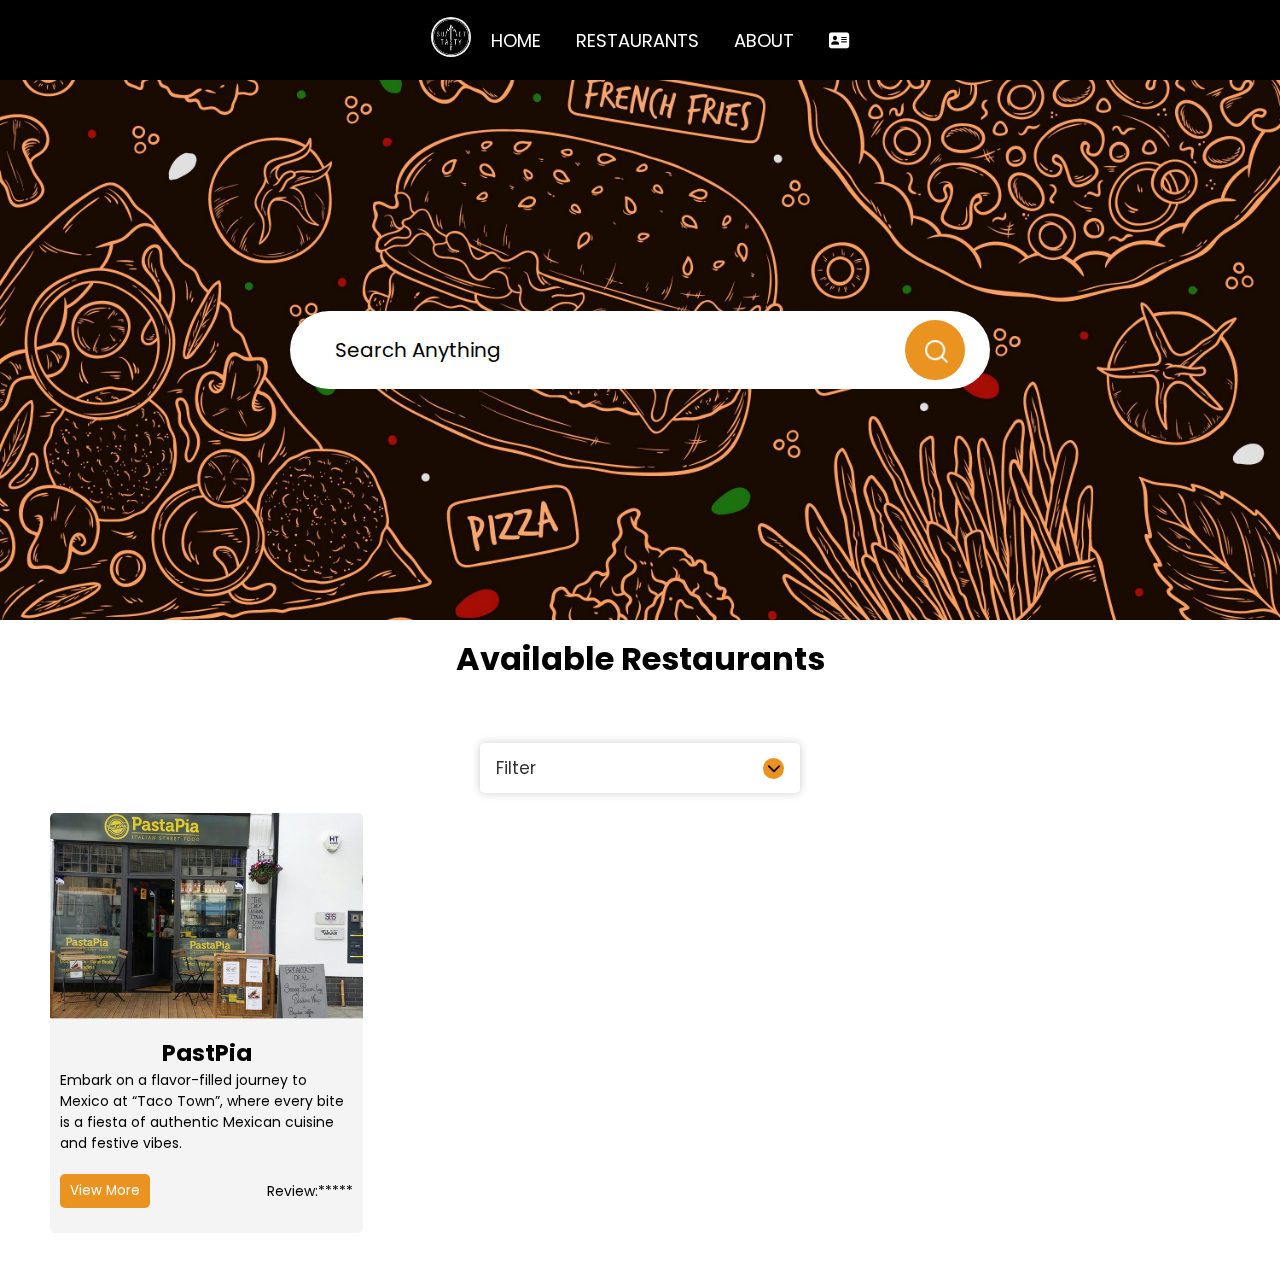
==== index.html @ 1e708fb3 "Fixing html css" ====
<!DOCTYPE html>
<html lang="en">
  <head>
    <meta charset="UTF-8" />
    <meta name="viewport" content="width=device-width, initial-scale=1.0" />
    <link rel="stylesheet" href="./styling/index.css" />
    <link rel="stylesheet" href="./styling/common/utilities.css" />
    <link
      rel="stylesheet"
      href="https://cdnjs.cloudflare.com/ajax/libs/font-awesome/6.5.1/css/all.min.css"
    />
    <link
      href="https://fonts.googleapis.com/css2?family=Poppins:wght@300;400;500;600&display=swap"
      rel="stylesheet"
    />
    <title>TastyChomps</title>
  </head>
  <body>
    <header class="header">
      <div class="nav-header">
        <div class="logo-header">
          <a href="./index.html">
            <img src="./assets/images/WhatsApp Image 2024-03-06 at 23.47.14_2b95e120.jpg" alt="Logo" />
          </a>
        </div>
        <nav>
          <ul>
            <li>HOME</li>
            <li>RESTAURANTS</li>
            <li>ABOUT</li>
            <li>
              <a class="btn" href="#"
                ><i class="fa-solid fa-address-card"></i
              ></a>
            </li>
          </ul>
        </nav>
      </div>
    </header>
    <div class="hero-img-container">
      <div class="search-bar-container">
        <form action="" class="search-bar">
          <input type="text" placeholder="Search Anything" name="q" />
          <button type="submit" class="center-flex">
            <img class="search-bar-img" src="./assets/images/search.png" />
          </button>
        </form>
      </div>
      <img class="hero-img" src="/assets/images/4452317.jpg" alt="Hero Image" />
    </div>
    <section class="restaurants">
      <h1 class="header-resto">Available Restaurants</h1>
      <div class="select-menu">
        <div class="select-btn">
          <span class="btn-text">Filter</span>
          <span class="arrow-dwn">
            <i class="fa-solid fa-chevron-down"></i>
          </span>
        </div>
        <ul class="list-items">
          <li class="item">
            <span class="checkbox">
              <i class="fa-solid fa-check check-icon"></i>
            </span>
            <span class="item-text">Lebanese</span>
          </li>
          <li class="item">
            <span class="checkbox">
              <i class="fa-solid fa-check check-icon"></i>
            </span>
            <span class="item-text">italian</span>
          </li>
          <li class="item">
            <span class="checkbox">
              <i class="fa-solid fa-check check-icon"></i>
            </span>
            <span class="item-text">Chinese</span>
          </li>
          <li class="item">
            <span class="checkbox">
              <i class="fa-solid fa-check check-icon"></i>
            </span>
            <span class="item-text">American</span>
          </li>
          <li class="item">
            <span class="checkbox">
              <i class="fa-solid fa-check check-icon"></i>
            </span>
            <span class="item-text">Mexican</span>
          </li>
          <li class="item">
            <span class="checkbox">
              <i class="fa-solid fa-check check-icon"></i>
            </span>
            <span class="item-text">French</span>
          </li>
        </ul>
      </div>
      <div class="products-section">
        <div class="products" id="products-container">
          <div class="product-card">
            <img src="/assets/images/PastaPia.PNG" alt="Product 1" />
            <div class="content">
              <h3>PastPia</h3>
              <p>
                Embark on a flavor-filled journey to Mexico at “Taco Town”,
                where every bite is a fiesta of authentic Mexican cuisine and
                festive vibes.
              </p>
            </div>
            <div class="review">
              <button><a href="#">View More</a></button>
              <p>Review:*****</p>
            </div>
          </div>
        </div>
      </div>
    </section>
    <footer class="footer">
    
    </footer>
    <script src="./scripts/index.js"></script>
  </body>
</html>
---- styling/index.css ----
@import url("https://fonts.googleapis.com/css2?family=Poppins:wght@300;400;500;600&display=swap");

* {
  padding: 0;
  margin: 0;
  box-sizing: border-box;
  font-family: "Poppins", sans-serif;
}

a {
  text-decoration: none;
}
.header {
  display: flex;
  font-size: 18px;
  justify-content: center;
  padding: 0px;
  margin: 0px;
  background-color: black;
}

.nav-header {
  display: flex;
  align-items: center;
  justify-content: center;
  gap: 20px;
}
.nav-header .logo-header img{
  width: 40px;
  border-radius: 50%;
}
nav ul {
  color: white;
  list-style-type: none;
  display: flex;
  align-items: center;
  justify-content: center;
  gap: 35px;
  height: 80px;
  width: 100%;
  background-color: transparent;
}
nav ul li {
  opacity: 100%;
}

nav ul li:hover {
  opacity: 70%;
  cursor: pointer;
}

nav ul li a {
  color: white;
}

.section {
  width: 100%;
  background-repeat: no-repeat;
  background-size: cover;
}

.hero-img-container {
  width: 100%;
  height: 60vh;
  position: relative;
}

.hero-img {
  width: 100%;
  height: 100%;
  object-fit: cover;
}

.search-bar-container {
  width: 100%;
  height: 100%;
  position: absolute;
  background-position: center;
  background-size: cover;
  display: flex;
  align-items: center;
  justify-content: center;
}

.search-bar {
  width: 100%;
  max-width: 700px;
  background: rgba(255, 255, 255, 0.2);
  background-color: white;
  display: flex;
  align-items: center;
  border-radius: 60px;
  padding: 0px 25px;
  backdrop-filter: blur(4px) saturate(180%);
}

.search-bar input {
  background: transparent;
  flex: 1;
  border: 0;
  outline: none;
  padding: 24px 20px;
  font-size: 20px;
  color: #cac7ff;
}

::placeholder {
  color: #000000;
}

.search-bar-img {
  width: 25px;
}

.search-bar button {
  border: 0;
  border-radius: 50%;
  width: 60px;
  height: 60px;
  background: #eb9320;
  cursor: pointer;
}

.select-menu {
  position: relative;
  bottom: -60px;
  max-width: 320px;
  width: 100%;
  margin: auto;
  border-radius: 5px;
  box-shadow: 0 0 10px 0 rgba(0, 0, 0, 0.2);
}

.select-btn {
  display: flex;
  height: 50px;
  align-items: center;
  justify-content: space-between;
  padding: 0 16px;
  border-radius: 8px;
  cursor: pointer;
  background-color: #fff;
  box-shadow: 0 5px 10px rgba(0, 0);
}

.select-btn .btn-text {
  font-size: 17px;
  font-weight: 400;
  color: #333;
}

.select-btn .arrow-dwn {
  display: flex;
  height: 21px;
  width: 21px;
  font-size: 14px;
  border-radius: 50%;
  background-color: #eb9320;
  align-items: center;
  justify-content: center;
  transform: 0.3s;
}

.select-btn.open .arrow-dwn {
  transform: rotate(-180deg);
}

.list-items {
  position: absolute;
  background-color: #f5f4f4;
  border-radius: 5px;
  padding: 16px;
  width: 100%;
  margin-top: 15px;
  display: none;
  transition: display 0.4s ease-in-out;
}

.select-btn.open ~ .list-items {
  display: block;
  opacity: 100%;
}

.list-items .item {
  display: flex;
  align-items: center;
  list-style: none;
  height: 50px;
  cursor: pointer;
  transition: 0.3s;
  padding: 0 15px;
  border-radius: 8px;
}

.list-items .item:hover {
  background-color: #e7edfe;
}

.item .item-text {
  font-size: 16px;
  font-weight: 400;
  color: #333;
}

.item .checkbox {
  display: flex;
  align-items: center;
  justify-content: center;
  height: 16px;
  width: 16px;
  border-radius: 4px;
  margin-right: 12px;
  border: 1.5px solid #c0c0c0;
  transition: all 0.3s ease-in-out;
}

.item.checked .checkbox {
  background-color: #4070f4;
  border-color: #4070f4;
}

.checkbox .check-icon {
  color: #fff;
  font-size: 11px;
  transform: scale(0);
  transition: all 0.3s ease-in-out;
}

.item.checked .check-icon {
  transform: scale(1);
}
.restaurants {
  padding-top: 15px;
  background-color: #ffff;
}
.restaurants h1 {
  text-align: center;
}
.products-section {
  margin-top: 30px;
  display: grid;
  grid-template-columns: repeat(auto-fill, minmax(350px, 1fr));
  gap: 20px;
}

.products {
  width: 100%;
  gap: 20px;
  padding: 50px;
  flex-wrap: wrap;
  align-items: center;
  justify-content: center;
}

.product-card {
  background-color: #f5f4f4;
  border-radius: 5px;
  padding-bottom: 15px;
}

.product-card > img {
  width: 100%;
  border-top-left-radius: 5px;
  border-top-right-radius: 5px;
}
.product-card .content {
  padding: 10px;
}

.product-card .content h3 {
  text-align: center;
  font-size: 23px;
}
.product-card .content p {
  font-size: 14px;
}
.product-card .review {
  display: flex;
  justify-content: space-between;
  align-items: center;
  padding: 10px;
}
.product-card .review button {
  padding: 7px 10px;
  background-color: #eb9320;
  border: none;
  border-radius: 5px;
}
.product-card .review button a {
  color: #fff;
}
.product-card .review p {
  font-size: 14px;
}
---- styling/common/utilities.css ----
/* Main colors */
:root {
  --blue-color: #0075ff;
  --blue-color-alt: #0d69d5;
  --orange-color: #f59e0b;
  --green-color: #22c55e;
  --red-color: #f44336;
  --gray-color: #888;
}
/* Main colors */

/* Start Box */
.d-flex {
  display: flex;
}
.align-center {
  align-items: center;
}
.spacebetween {
  justify-content: space-between;
}
.column {
  flex-direction: column;
}
.f-wrap {
  flex-wrap: wrap;
}
.d-grid {
  display: grid;
}
.gap-20 {
  gap: 20px;
}
.d-block {
  display: block;
}
/* End Box */

/* Start Components */
.between-flex {
  display: flex;
  align-items: center;
  justify-content: space-between;
}
.center-flex {
  display: flex;
  align-items: center;
  justify-content: center;
}
.btn-shape {
  padding: 4px 10px;
  border-radius: 6px;
  -webkit-border-radius: 6px;
  -moz-border-radius: 6px;
  -ms-border-radius: 6px;
  -o-border-radius: 6px;
}

/* End Components */

/*   Most Used Styles */
/* Full Width */
.w-full {
  width: 100%;
}
.w-fit {
  width: fit-content;
}
.w-100 {
  width: 100px;
}
/* Full Width */
/* Full Heigth */
.h-full {
  height: 100%;
}
.h-100 {
  height: 100px;
}
/* Full Heigth */

/* Background-Color */
.bg-white {
  background-color: white;
}
.bg-eee {
  background-color: #eee;
}
.bg-blue {
  background-color: var(--blue-color);
}
.bg-green {
  background-color: var(--green-color);
}
.bg-orange {
  background-color: var(--orange-color);
}
.bg-red {
  background-color: var(--red-color);
}
/* Background-Color */

/* Padding */
.p-0 {
  padding: 0;
}
.p-10 {
  padding: 10px;
}
.p-15 {
  padding: 15px;
}
.p-20 {
  padding: 20px;
}
.pt-10 {
  padding-top: 10px;
}
.pt-15 {
  padding-top: 15px;
}
.pt-20 {
  padding-top: 20px;
}
.pb-10 {
  padding-bottom: 10px;
}
.pb-15 {
  padding-bottom: 15px;
}
.pb-20 {
  padding-bottom: 20px;
}
.pl-15 {
  padding-left: 15px;
}
/* Padding */

/* Position */
.p-relative {
  position: relative;
}
.p-absolute {
  position: absolute;
}
/* Position */

/* Text Align */
.txt-c {
  text-align: center;
}
/* Text Align */

/* Margin */
.m-0 {
  margin: 0;
}
.m-10 {
  margin: 10px;
}
.m-15 {
  margin: 15px;
}
.m-20 {
  margin: 20px;
}
.mt-0 {
  margin-top: 0;
}
.mt-5 {
  margin-top: 5px;
}
.mt-10 {
  margin-top: 10px;
}
.mt-15 {
  margin-top: 15px;
}
.mt-20 {
  margin-top: 20px;
}
.mt-25 {
  margin-top: 25px;
}
.mr-10 {
  margin-right: 10px;
}
.mr-15 {
  margin-right: 15px;
}
.mb-0 {
  margin-bottom: 0px;
}
.mb-5 {
  margin-bottom: 5px;
}
.mb-10 {
  margin-bottom: 10px;
}
.mb-15 {
  margin-bottom: 15px;
}
.mb-20 {
  margin-bottom: 20px;
}

/* Margin */

/* Ul List */
.list-none {
  list-style-type: none;
}
/* Ul List */

/* Border Radius */
.rad-6 {
  border-radius: 6px;
  -webkit-border-radius: 6px;
  -moz-border-radius: 6px;
  -ms-border-radius: 6px;
  -o-border-radius: 6px;
}
.rad-10 {
  border-radius: 10px;
  -webkit-border-radius: 10px;
  -moz-border-radius: 10px;
  -ms-border-radius: 10px;
  -o-border-radius: 10px;
}
.rad-50 {
  border-radius: 50%;
  -webkit-border-radius: 50%;
  -moz-border-radius: 50%;
  -ms-border-radius: 50%;
  -o-border-radius: 50%;
}
/* Border Radius */
/* Border  */
.b-none {
  border: none;
}
.border-eee {
  border: 1px solid #eee;
}
.b-b {
  border-bottom: 1px solid #eee;
}
.b-ccc {
  border: 1px solid #ccc;
}
/* Border  */

/* Font Size */
.fs-13 {
  font-size: 13px;
}
.fs-14 {
  font-size: 14px;
}
.fs-15 {
  font-size: 15px;
}
.fs-25 {
  font-size: 25px;
}
/* Font Size */
/* Font Weight */
.fw-bold {
  font-weight: bold;
}
/* Font Weight */

/* Color */
.c-black {
  color: black;
}
.c-gray {
  color: var(--gray-color);
}
.c-white {
  color: white;
}
.c-blue {
  color: var(--blue-color);
}
.c-orange {
  color: var(--orange-color);
}
.c-green {
  color: var(--green-color);
}
.c-red {
  color: var(--red-color);
}
/* Color */

/* Styles in Mobile  */
@media (max-width: 767px) {
  .hide-mobile {
    display: none;
  }
  .block-mobile {
    display: block;
  }
  .txt-c-mobile {
    text-align: center;
  }
  .fs-13-mobile {
    font-size: 13px;
  }
}
/* Styles in Mobile  */
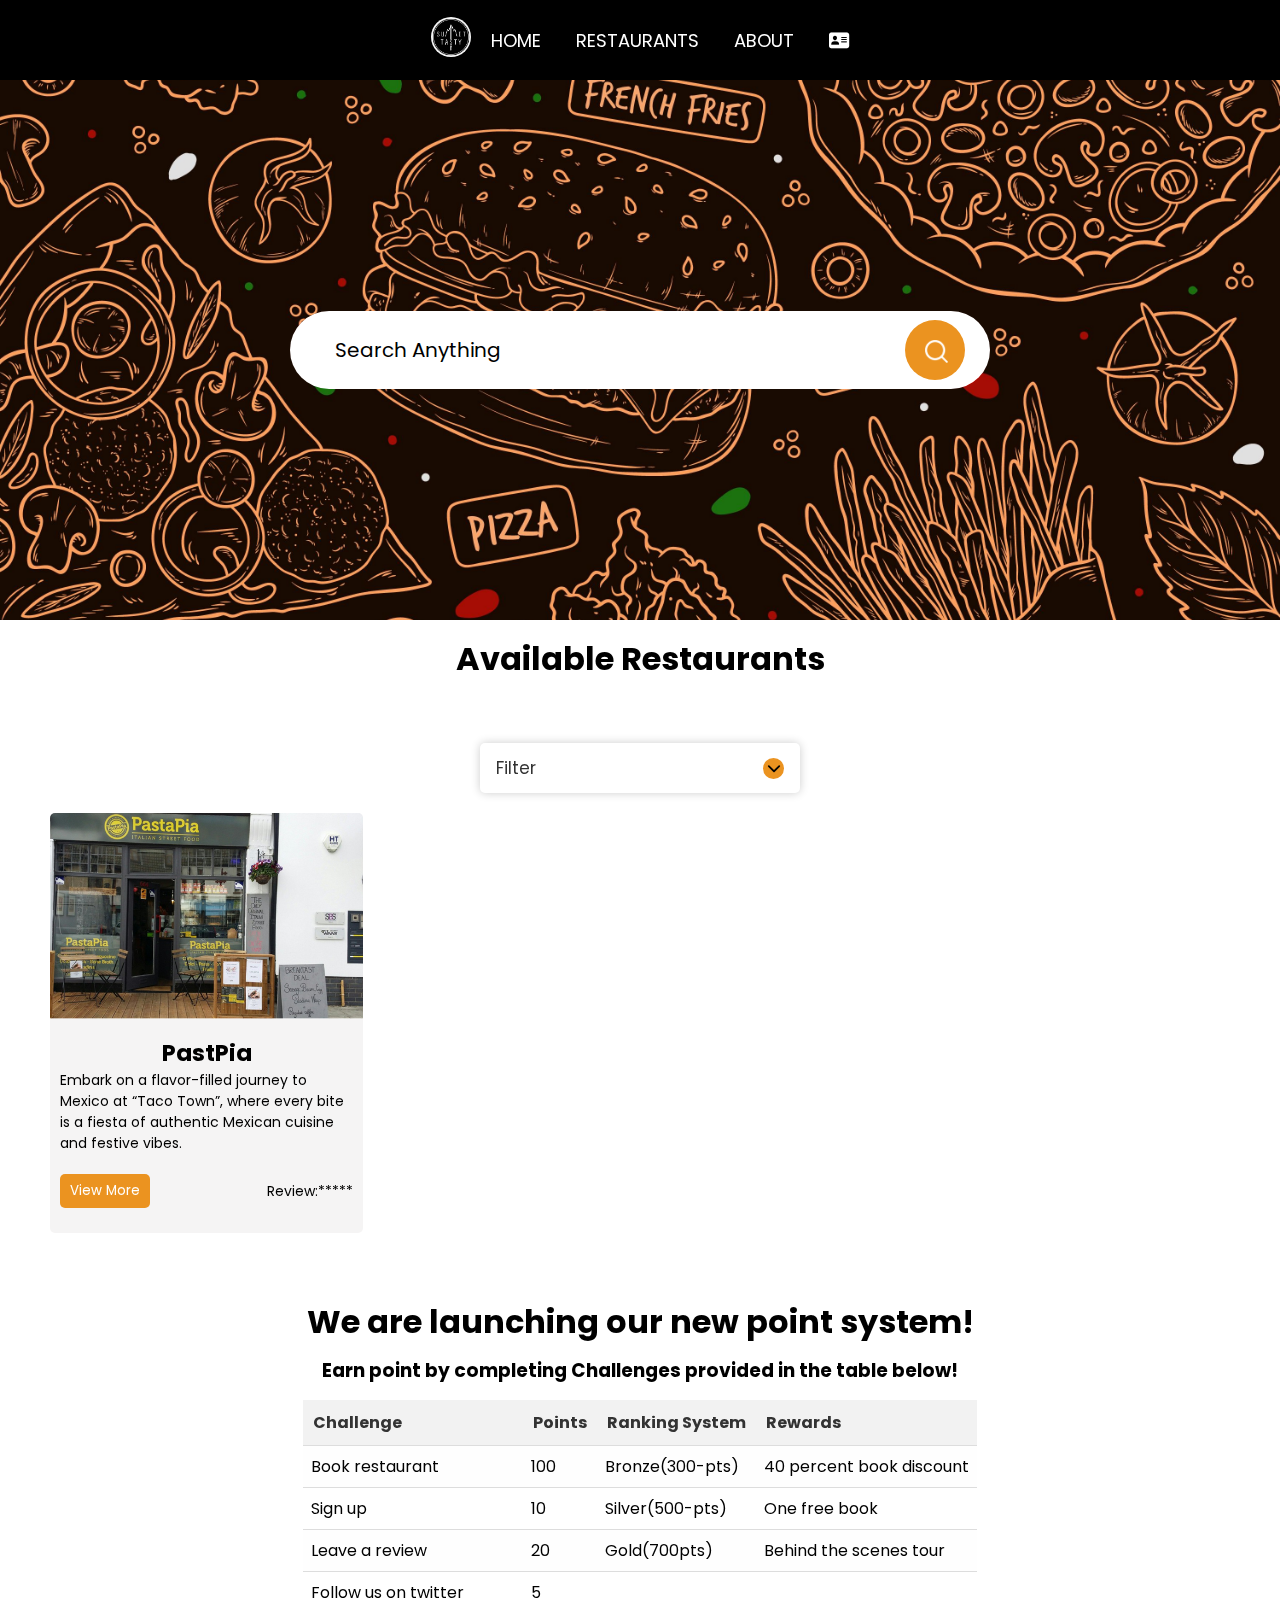
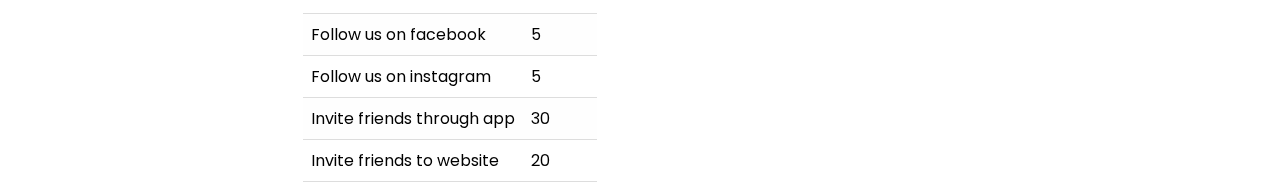
==== commit 3a0f76be: "Merge branch 'main' of https://github.com/ali-mansour21/Restaurants-Website" ====
--- a/index.html
+++ b/index.html
@@ -3,8 +3,8 @@
   <head>
     <meta charset="UTF-8" />
     <meta name="viewport" content="width=device-width, initial-scale=1.0" />
+    <link rel="stylesheet" href="./styling/common/utilities.css" />
     <link rel="stylesheet" href="./styling/index.css" />
-    <link rel="stylesheet" href="./styling/common/utilities.css" />
     <link
       rel="stylesheet"
       href="https://cdnjs.cloudflare.com/ajax/libs/font-awesome/6.5.1/css/all.min.css"
@@ -116,8 +116,79 @@
         </div>
       </div>
     </section>
-    <footer class="footer">
-    
+    <section class="loyalty-program">
+      <h1>We are launching our new point system!</h1>
+      <h3>Earn point by completing Challenges provided in the table below!</h3>
+      <div class="container">
+        <div class="table1">
+          <table>
+            <tr>
+              <th>Challenge</th>
+              <th>Points</th>
+            </tr>
+            <tr>
+              <td>Book restaurant</td>
+              <td>100</td>
+            </tr>
+            <tr>
+              <td>Sign up</td>
+              <td>10</td>
+            </tr>
+            <tr>
+              <td>Leave a review</td>
+              <td>20</td>
+            </tr>
+            <tr>
+              <td>Follow us on twitter</td>
+              <td>5</td>
+            </tr>
+            <tr>
+              <td>Follow us on facebook</td>
+              <td>5</td>
+            </tr>
+            <tr>
+              <td>Follow us on instagram</td>
+              <td>5</td>
+            </tr>
+            <tr>
+              <td>Invite friends through app</td>
+              <td>30</td>
+            </tr>
+            <tr>
+              <td>Invite friends to website</td>
+              <td>20</td>
+            </tr>
+          </table>
+      </div>
+          <div class="table2">
+            <table>
+              <tr>
+                <th>Ranking System</th>
+                <th>Rewards</th>
+              </tr>
+              <tr>
+                <td>Bronze(300-pts)</td>
+                <td>40 percent book discount</td>
+              </tr>
+              <tr>
+                <td>Silver(500-pts)</td>
+                <td>One free book</td>
+              </tr>
+              <tr>
+                <td>Gold(700pts)</td>
+                <td>Behind the scenes tour</td>
+              </tr>
+            </table>
+          </div>  
+      </div>
+    </section>
+    <!-- <section class="download-our-app">
+      <h1>"Enhance your dining experience with our mobile app! Download  Tasty Chomps now to  explore our menu, make reservations, and receive exclusive offers and  rewards. Available on the App Store and Google Play."</h1>
+      <img src="./assets/social media/playstore.png">
+      <img src="./assets/social media/appstore.png">
+    </section> -->
+    <footer>
+      
     </footer>
     <script src="./scripts/index.js"></script>
   </body>
--- a/styling/index.css
+++ b/styling/index.css
@@ -292,3 +292,44 @@
 .product-card .review p {
   font-size: 14px;
 }
+
+.loyalty-program{
+  padding-top: 15px;
+
+}
+.loyalty-program h1{
+  text-align: center;
+}
+.loyalty-program h3{
+  text-align: center;
+  margin-top: 10px;
+}
+.loyalty-program .container{
+  display: flex;
+  justify-content: center;
+  margin-top: 15px;
+}
+table{
+  width: 100%;
+  border-collapse: collapse;
+  border-spacing: 0;
+}
+table th{
+  background-color: #f2f2f2;
+  color: #333;
+  font-weight: bold;
+  padding: 10px;
+  text-align: left;
+  border-bottom: 1px solid #ddd;
+}
+table tr:nth-child(even){
+  background-color: #fefefe;
+}
+table td{
+  padding: 8px;
+  border-bottom: 1px solid #ddd;
+
+}
+table tr:hover{
+  background-color: #f2f2f2;
+}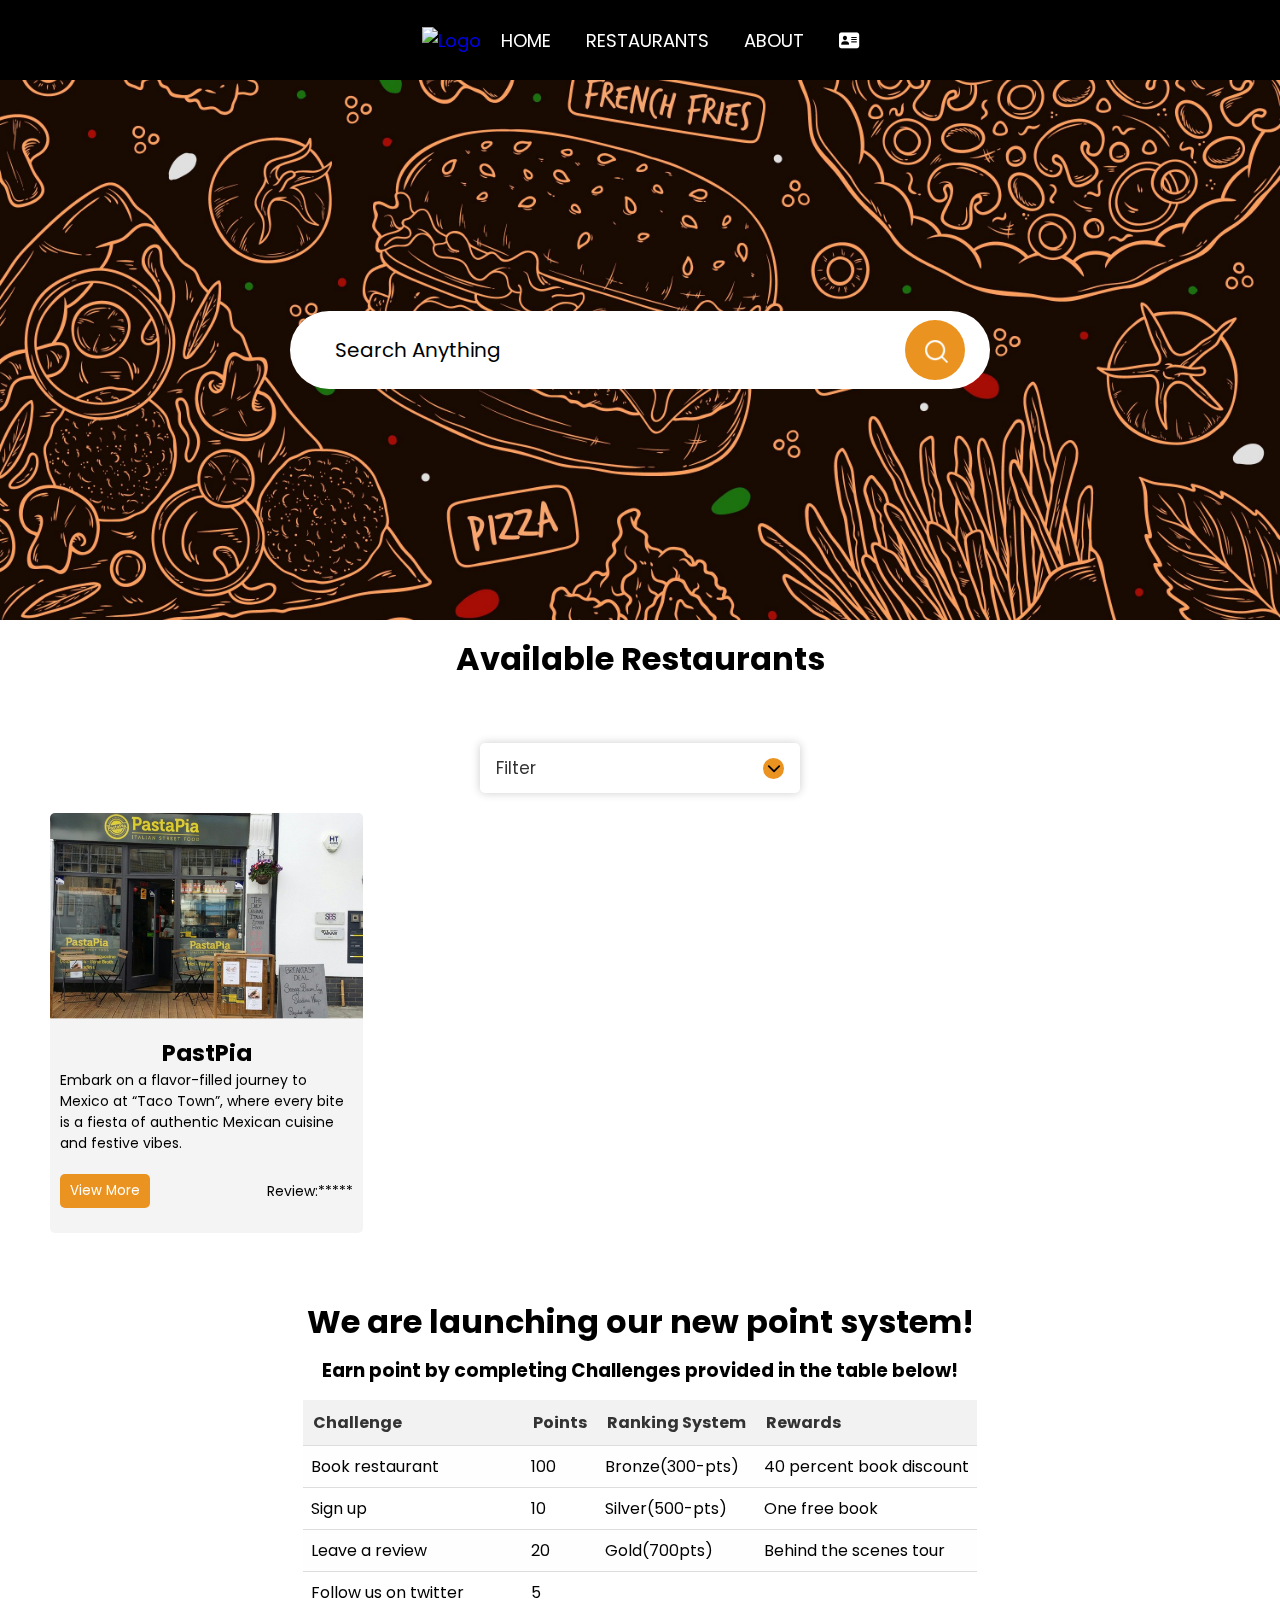
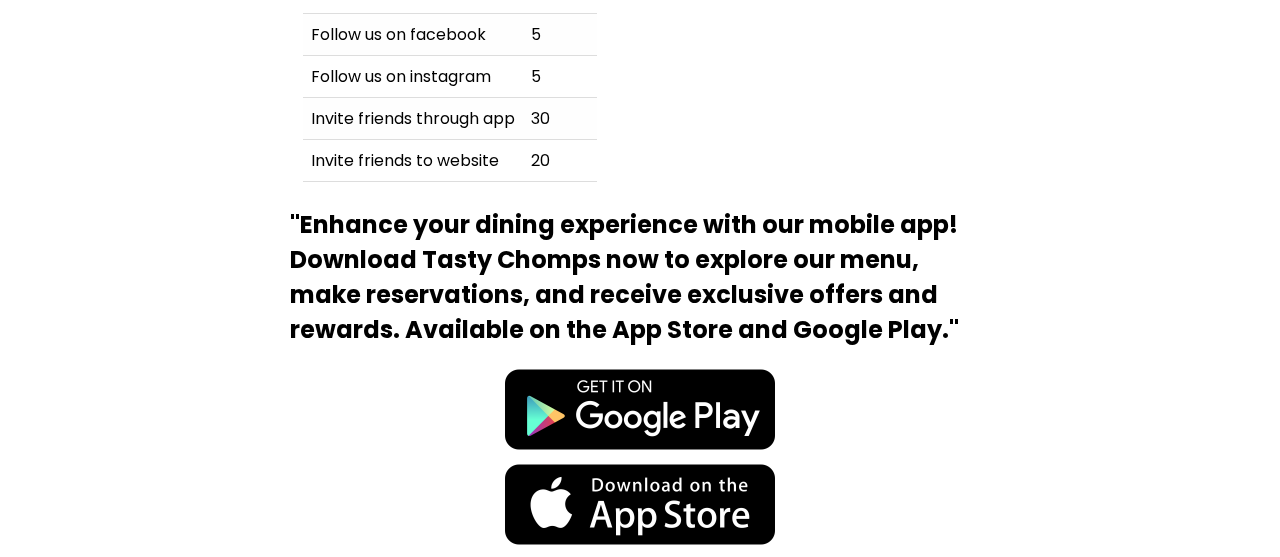
==== commit 8669cba3: "Added download-our-app section" ====
--- a/index.html
+++ b/index.html
@@ -20,7 +20,7 @@
       <div class="nav-header">
         <div class="logo-header">
           <a href="./index.html">
-            <img src="./assets/images/WhatsApp Image 2024-03-06 at 23.47.14_2b95e120.jpg" alt="Logo" />
+            <img src="" alt="Logo" />
           </a>
         </div>
         <nav>
@@ -182,11 +182,11 @@
           </div>  
       </div>
     </section>
-    <!-- <section class="download-our-app">
-      <h1>"Enhance your dining experience with our mobile app! Download  Tasty Chomps now to  explore our menu, make reservations, and receive exclusive offers and  rewards. Available on the App Store and Google Play."</h1>
-      <img src="./assets/social media/playstore.png">
-      <img src="./assets/social media/appstore.png">
-    </section> -->
+    <section class="download-our-app">
+      <h2>"Enhance your dining experience with our mobile app! Download  Tasty Chomps now to  explore our menu, make reservations, and receive exclusive offers and  rewards. Available on the App Store and Google Play."</h2>
+      <img src="./assets/images/pngwing.com.png">
+      
+    </section>
     <footer>
       
     </footer>
--- a/styling/index.css
+++ b/styling/index.css
@@ -25,10 +25,7 @@
   justify-content: center;
   gap: 20px;
 }
-.nav-header .logo-header img{
-  width: 40px;
-  border-radius: 50%;
-}
+
 nav ul {
   color: white;
   list-style-type: none;
@@ -332,4 +329,24 @@
 }
 table tr:hover{
   background-color: #f2f2f2;
-}+}
+
+.download-our-app{
+  display: flex;
+  flex-direction: column;
+  padding-top: 15px;
+  align-items: center;
+
+}
+
+.download-our-app img{
+  width: 300px;
+}
+
+.download-our-app h2{
+  max-width: 700px;
+  margin-top: 10px;
+  margin-bottom: 10px;
+}
+
+
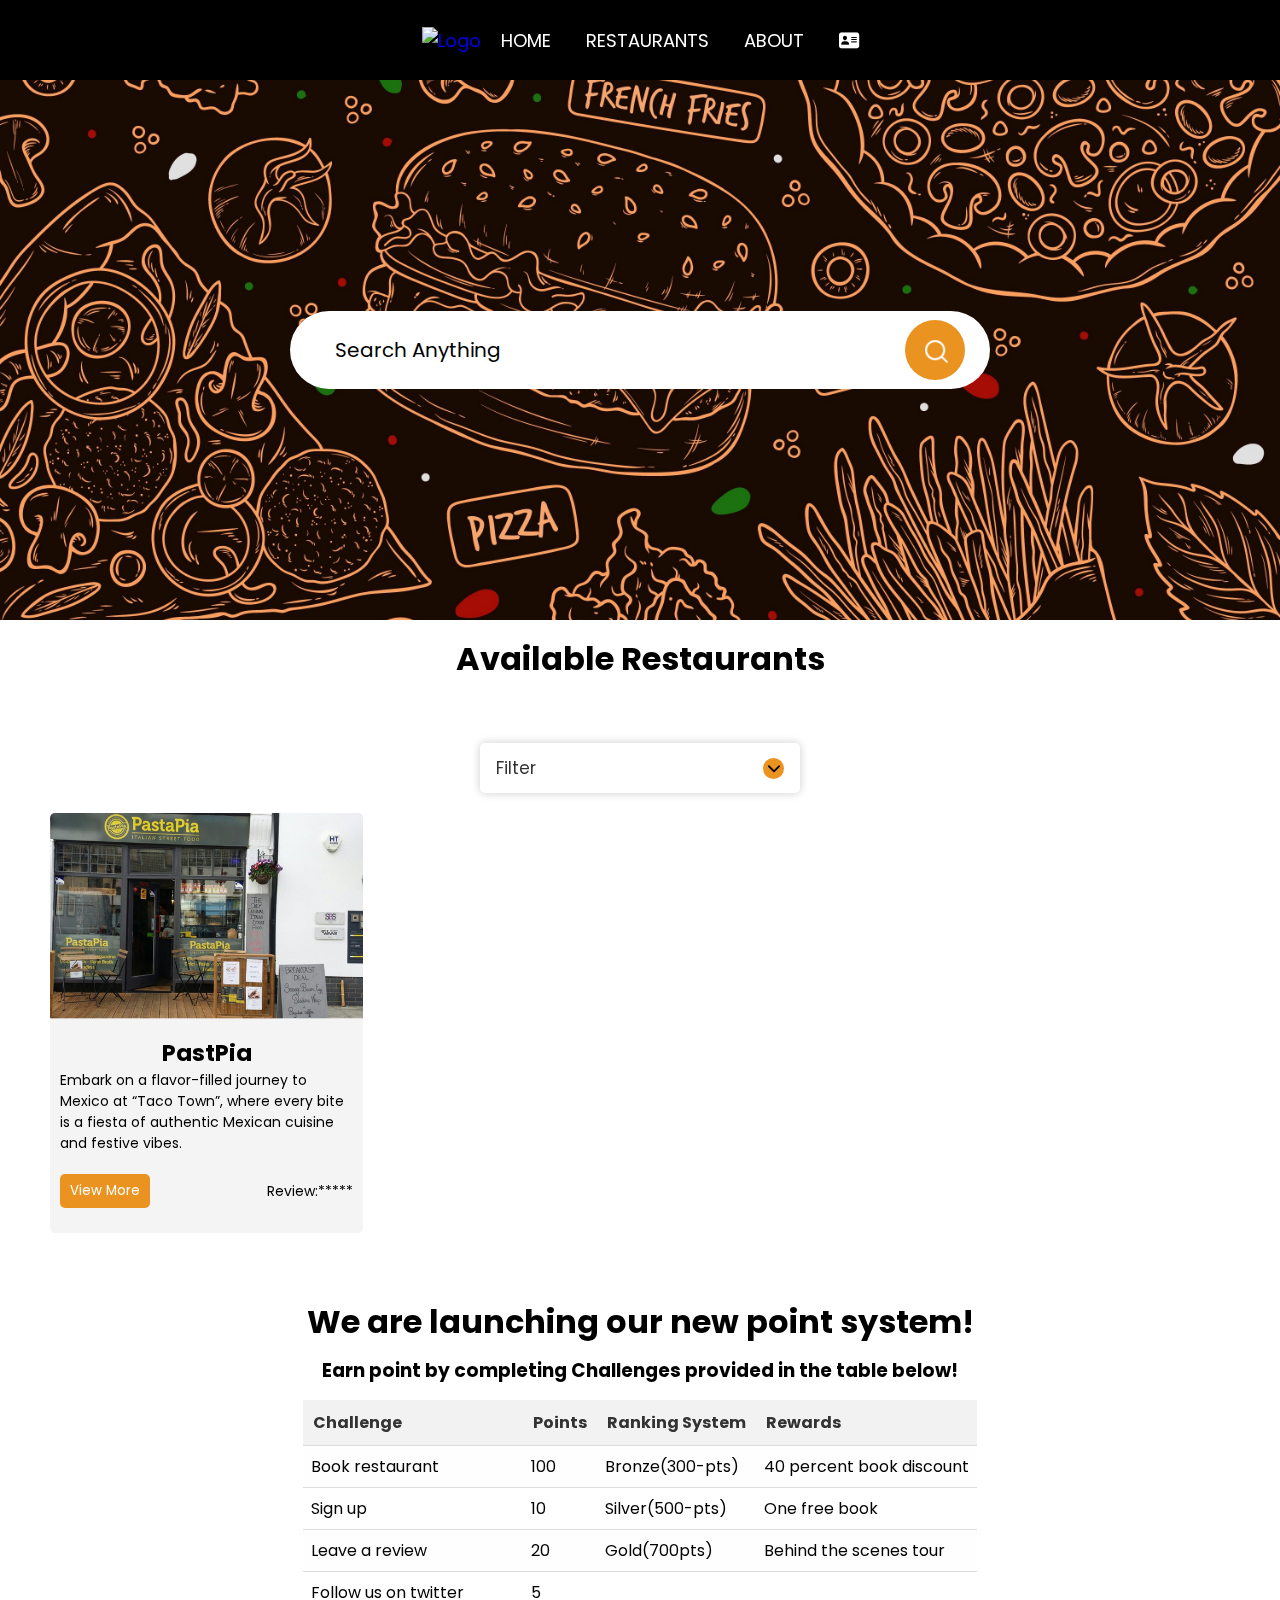
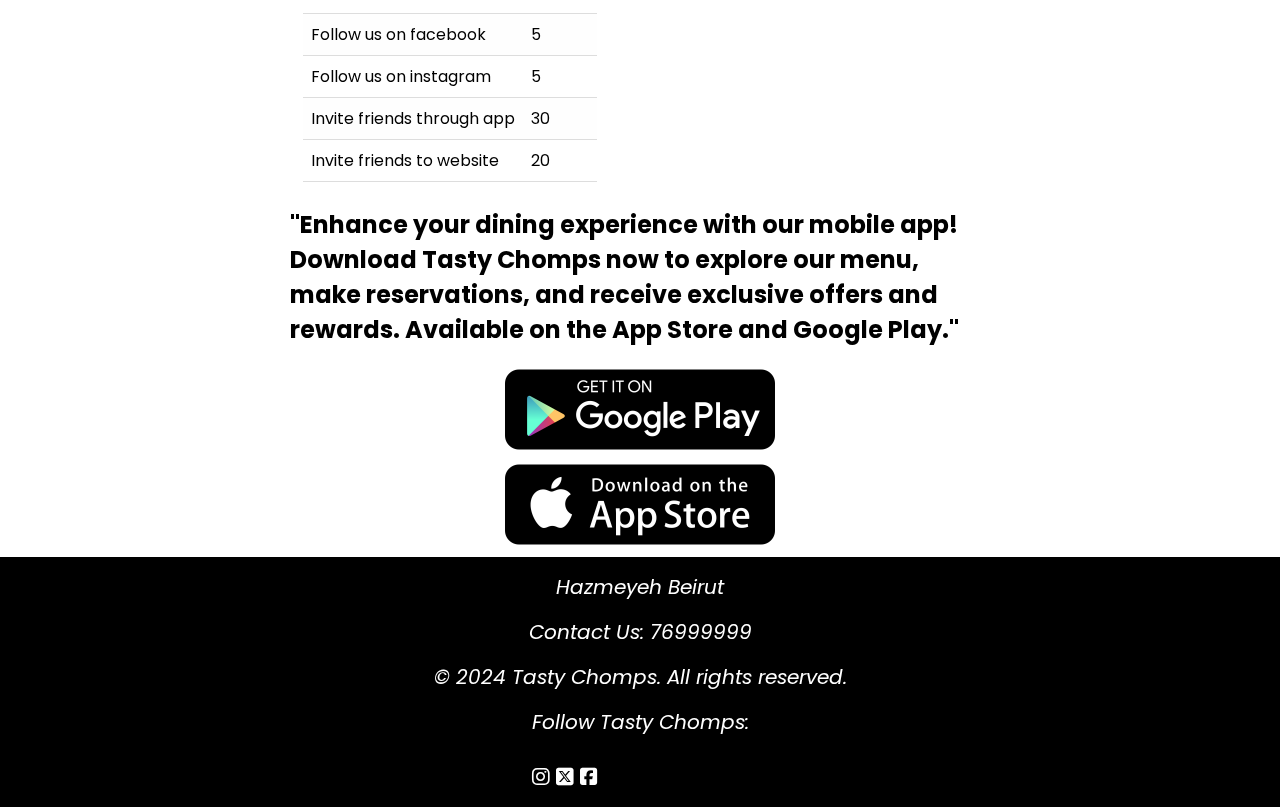
==== commit c1b65f76: "fixes" ====
--- a/index.html
+++ b/index.html
@@ -159,37 +159,52 @@
               <td>20</td>
             </tr>
           </table>
-      </div>
-          <div class="table2">
-            <table>
-              <tr>
-                <th>Ranking System</th>
-                <th>Rewards</th>
-              </tr>
-              <tr>
-                <td>Bronze(300-pts)</td>
-                <td>40 percent book discount</td>
-              </tr>
-              <tr>
-                <td>Silver(500-pts)</td>
-                <td>One free book</td>
-              </tr>
-              <tr>
-                <td>Gold(700pts)</td>
-                <td>Behind the scenes tour</td>
-              </tr>
-            </table>
-          </div>  
+        </div>
+        <div class="table2">
+          <table>
+            <tr>
+              <th>Ranking System</th>
+              <th>Rewards</th>
+            </tr>
+            <tr>
+              <td>Bronze(300-pts)</td>
+              <td>40 percent book discount</td>
+            </tr>
+            <tr>
+              <td>Silver(500-pts)</td>
+              <td>One free book</td>
+            </tr>
+            <tr>
+              <td>Gold(700pts)</td>
+              <td>Behind the scenes tour</td>
+            </tr>
+          </table>
+        </div>
       </div>
     </section>
     <section class="download-our-app">
-      <h2>"Enhance your dining experience with our mobile app! Download  Tasty Chomps now to  explore our menu, make reservations, and receive exclusive offers and  rewards. Available on the App Store and Google Play."</h2>
-      <img src="./assets/images/pngwing.com.png">
+      <h2>
+        "Enhance your dining experience with our mobile app! Download Tasty
+        Chomps now to explore our menu, make reservations, and receive exclusive
+        offers and rewards. Available on the App Store and Google Play."
+      </h2>
+      <img src="./assets/images/pngwing.com.png" />
+    </section>
+    <footer class="main-footer">
       
-    </section>
-    <footer>
+        <div>Hazmeyeh Beirut</div>
+        <div>Contact Us: 76999999</div>
+        <div><p>&copy; 2024 Tasty Chomps. All rights reserved.</p></div>
       
+      <div class="follow-us">
+        <p>Follow Tasty Chomps:</p>
+        <div>
+          <i class="fa-brands fa-instagram"></i>
+          <i class="fa-brands fa-square-x-twitter"></i>
+          <i class="fa-brands fa-square-facebook"></i>
+        </div>
+      </div>
     </footer>
-    <script src="./scripts/index.js"></script>
+    <script src="/scripts/index.js"></script>
   </body>
 </html>
--- a/styling/index.css
+++ b/styling/index.css
@@ -349,4 +349,26 @@
   margin-bottom: 10px;
 }
 
-
+.follow-us  {
+  display: flex;
+  flex-direction: column;
+  gap: 25px;
+}
+
+.follow-us p {
+  font-size: 20px;
+}
+
+.main-footer {
+display: flex;
+flex-direction: column;
+align-items: center;
+justify-content: space-evenly;
+background-color: rgb(0, 0, 0);
+font-style: italic;
+height: 250px;
+bottom: 0;
+width: 100%;
+color: white;
+font-size: 20px;
+}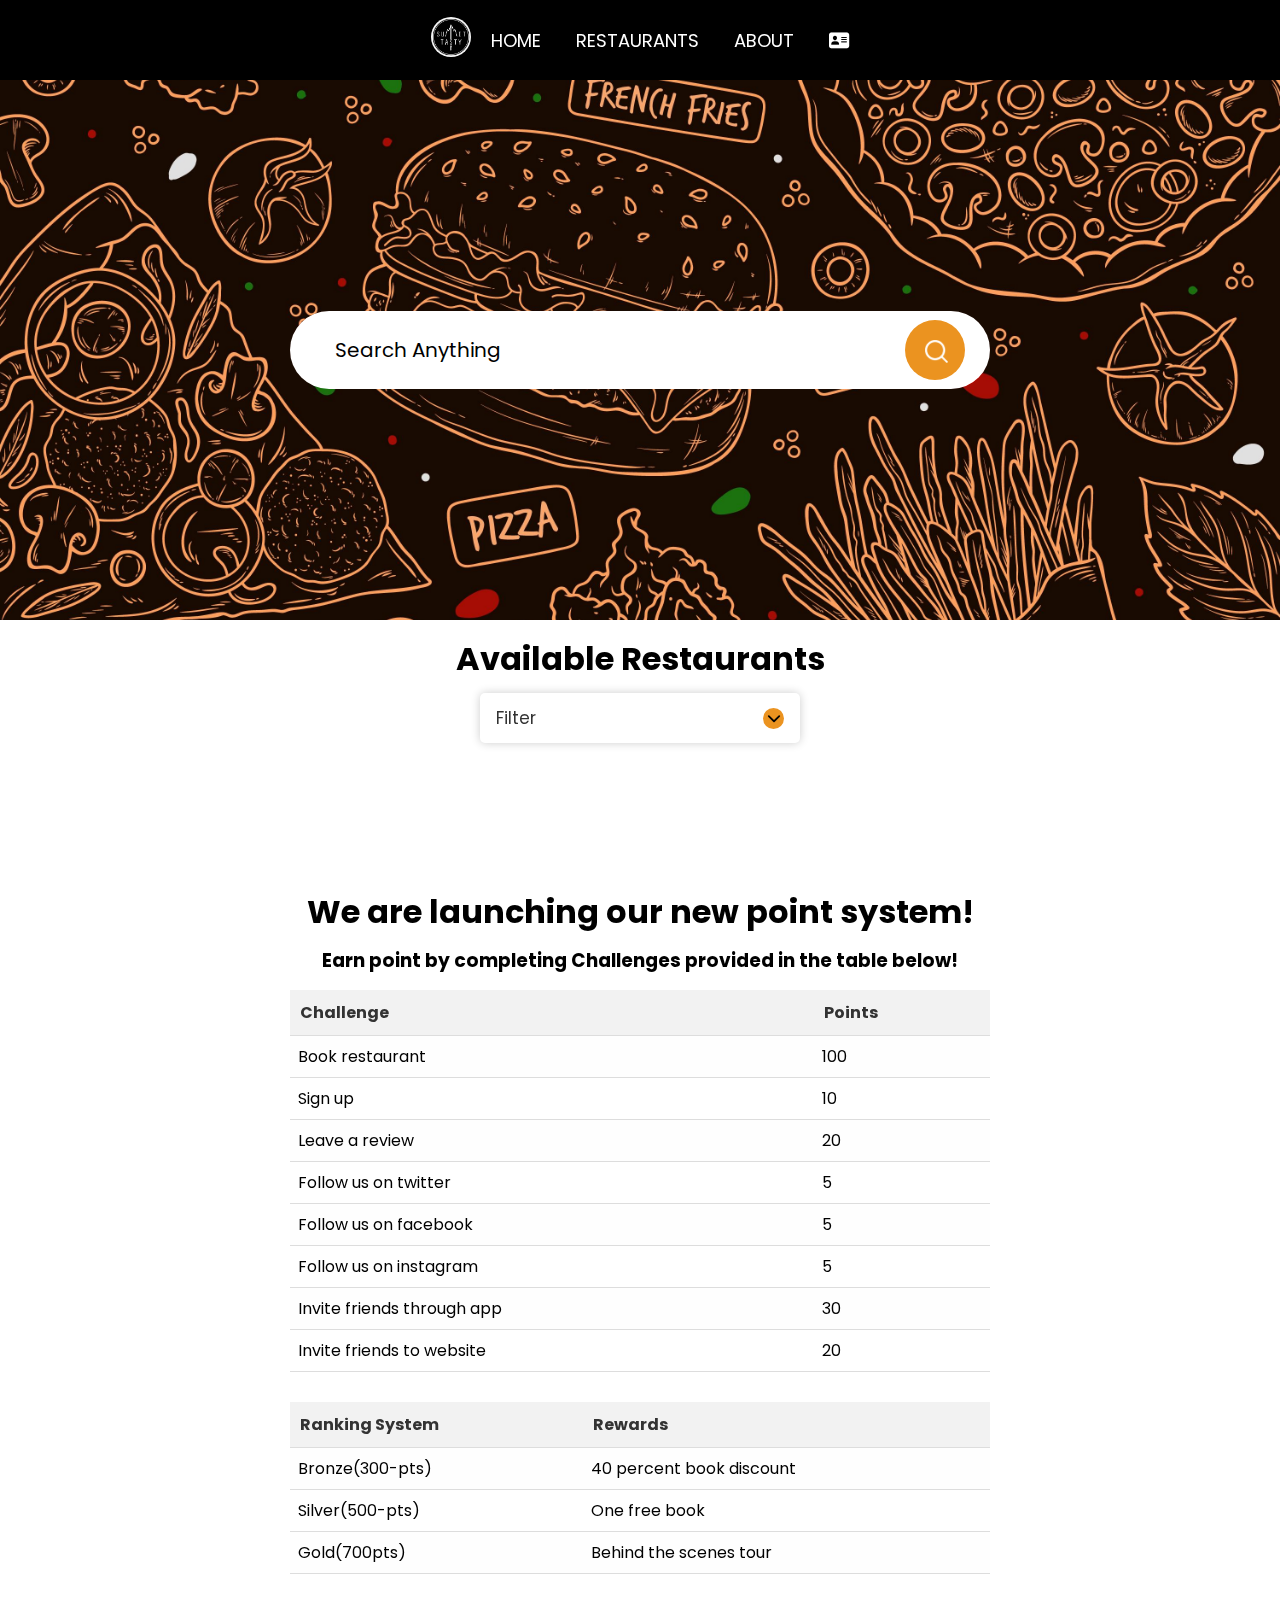
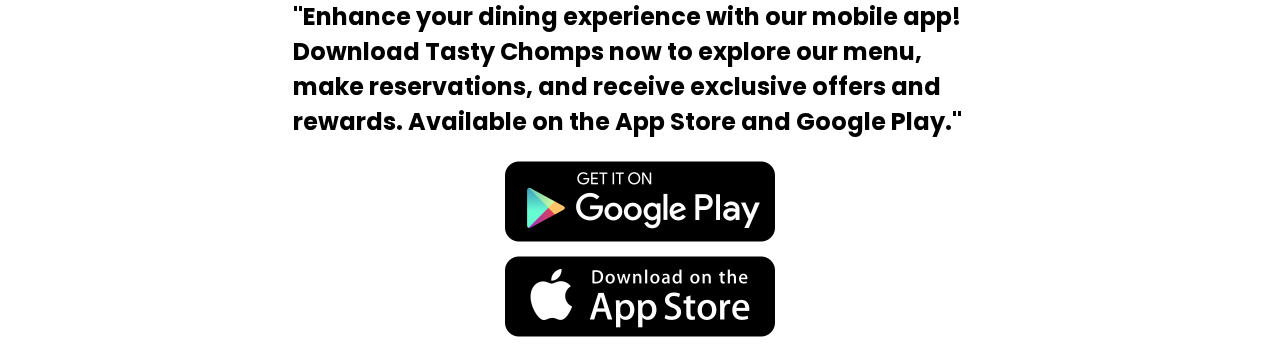
==== commit fe3038a5: "Adding filtering" ====
--- a/index.html
+++ b/index.html
@@ -20,7 +20,10 @@
       <div class="nav-header">
         <div class="logo-header">
           <a href="./index.html">
-            <img src="" alt="Logo" />
+            <img
+              src="./assets/images/WhatsApp Image 2024-03-06 at 23.47.14_2b95e120.jpg"
+              alt="Logo"
+            />
           </a>
         </div>
         <nav>
@@ -39,12 +42,17 @@
     </header>
     <div class="hero-img-container">
       <div class="search-bar-container">
-        <form action="" class="search-bar">
-          <input type="text" placeholder="Search Anything" name="q" />
-          <button type="submit" class="center-flex">
+        <div class="search-bar">
+          <input
+            type="text"
+            placeholder="Search Anything"
+            name="search"
+            id="search"
+          />
+          <span type="submit"  class="center-flex">
             <img class="search-bar-img" src="./assets/images/search.png" />
-          </button>
-        </form>
+          </span>
+        </div>
       </div>
       <img class="hero-img" src="/assets/images/4452317.jpg" alt="Hero Image" />
     </div>
@@ -96,24 +104,8 @@
           </li>
         </ul>
       </div>
-      <div class="products-section">
-        <div class="products" id="products-container">
-          <div class="product-card">
-            <img src="/assets/images/PastaPia.PNG" alt="Product 1" />
-            <div class="content">
-              <h3>PastPia</h3>
-              <p>
-                Embark on a flavor-filled journey to Mexico at “Taco Town”,
-                where every bite is a fiesta of authentic Mexican cuisine and
-                festive vibes.
-              </p>
-            </div>
-            <div class="review">
-              <button><a href="#">View More</a></button>
-              <p>Review:*****</p>
-            </div>
-          </div>
-        </div>
+      <div class="products-section" id="products-container">
+        <div class="products"></div>
       </div>
     </section>
     <section class="loyalty-program">
@@ -190,21 +182,7 @@
       </h2>
       <img src="./assets/images/pngwing.com.png" />
     </section>
-    <footer class="main-footer">
-      
-        <div>Hazmeyeh Beirut</div>
-        <div>Contact Us: 76999999</div>
-        <div><p>&copy; 2024 Tasty Chomps. All rights reserved.</p></div>
-      
-      <div class="follow-us">
-        <p>Follow Tasty Chomps:</p>
-        <div>
-          <i class="fa-brands fa-instagram"></i>
-          <i class="fa-brands fa-square-x-twitter"></i>
-          <i class="fa-brands fa-square-facebook"></i>
-        </div>
-      </div>
-    </footer>
-    <script src="/scripts/index.js"></script>
+    <footer></footer>
+    <script src="./scripts/index.js"></script>
   </body>
 </html>
--- a/styling/index.css
+++ b/styling/index.css
@@ -6,7 +6,15 @@
   box-sizing: border-box;
   font-family: "Poppins", sans-serif;
 }
-
+.w-320 {
+  height: 320px;
+}
+.w-390 {
+  max-width: 300px;
+}
+.h-140 {
+  height: 140px;
+}
 a {
   text-decoration: none;
 }
@@ -25,7 +33,10 @@
   justify-content: center;
   gap: 20px;
 }
-
+.nav-header .logo-header img {
+  width: 40px;
+  border-radius: 50%;
+}
 nav ul {
   color: white;
   list-style-type: none;
@@ -109,21 +120,19 @@
   width: 25px;
 }
 
-.search-bar button {
+.search-bar span {
   border: 0;
   border-radius: 50%;
   width: 60px;
   height: 60px;
   background: #eb9320;
-  cursor: pointer;
 }
 
 .select-menu {
   position: relative;
-  bottom: -60px;
   max-width: 320px;
   width: 100%;
-  margin: auto;
+  margin: 10px auto;
   border-radius: 5px;
   box-shadow: 0 0 10px 0 rgba(0, 0, 0, 0.2);
 }
@@ -236,6 +245,8 @@
 .products-section {
   margin-top: 30px;
   display: grid;
+  margin-left: 15px;
+  margin-right: 15px;
   grid-template-columns: repeat(auto-fill, minmax(350px, 1fr));
   gap: 20px;
 }
@@ -290,28 +301,38 @@
   font-size: 14px;
 }
 
-.loyalty-program{
+.loyalty-program {
   padding-top: 15px;
-
-}
-.loyalty-program h1{
+  display: flex;
+  align-items: center;
+  flex-direction: column;
+}
+.loyalty-program h1 {
   text-align: center;
 }
-.loyalty-program h3{
+.loyalty-program h3 {
   text-align: center;
   margin-top: 10px;
 }
-.loyalty-program .container{
-  display: flex;
-  justify-content: center;
+.loyalty-program .container {
+  display: flex;
+  justify-content: center;
+  gap: 30px;
+  flex-direction: column;
+  width: 700px;
   margin-top: 15px;
 }
-table{
+@media (max-width: 768px) {
+  .loyalty-program .container {
+    width: 400px;
+  }
+}
+table {
   width: 100%;
   border-collapse: collapse;
   border-spacing: 0;
 }
-table th{
+table th {
   background-color: #f2f2f2;
   color: #333;
   font-weight: bold;
@@ -319,56 +340,31 @@
   text-align: left;
   border-bottom: 1px solid #ddd;
 }
-table tr:nth-child(even){
+table tr:nth-child(even) {
   background-color: #fefefe;
 }
-table td{
+table td {
   padding: 8px;
   border-bottom: 1px solid #ddd;
-
-}
-table tr:hover{
-  background-color: #f2f2f2;
-}
-
-.download-our-app{
+}
+table tr:hover {
+  background-color: #f2f2f2;
+}
+
+.download-our-app {
   display: flex;
   flex-direction: column;
   padding-top: 15px;
   align-items: center;
-
-}
-
-.download-our-app img{
+}
+
+.download-our-app img {
   width: 300px;
 }
 
-.download-our-app h2{
+.download-our-app h2 {
   max-width: 700px;
   margin-top: 10px;
+  margin-left: 5px;
   margin-bottom: 10px;
 }
-
-.follow-us  {
-  display: flex;
-  flex-direction: column;
-  gap: 25px;
-}
-
-.follow-us p {
-  font-size: 20px;
-}
-
-.main-footer {
-display: flex;
-flex-direction: column;
-align-items: center;
-justify-content: space-evenly;
-background-color: rgb(0, 0, 0);
-font-style: italic;
-height: 250px;
-bottom: 0;
-width: 100%;
-color: white;
-font-size: 20px;
-}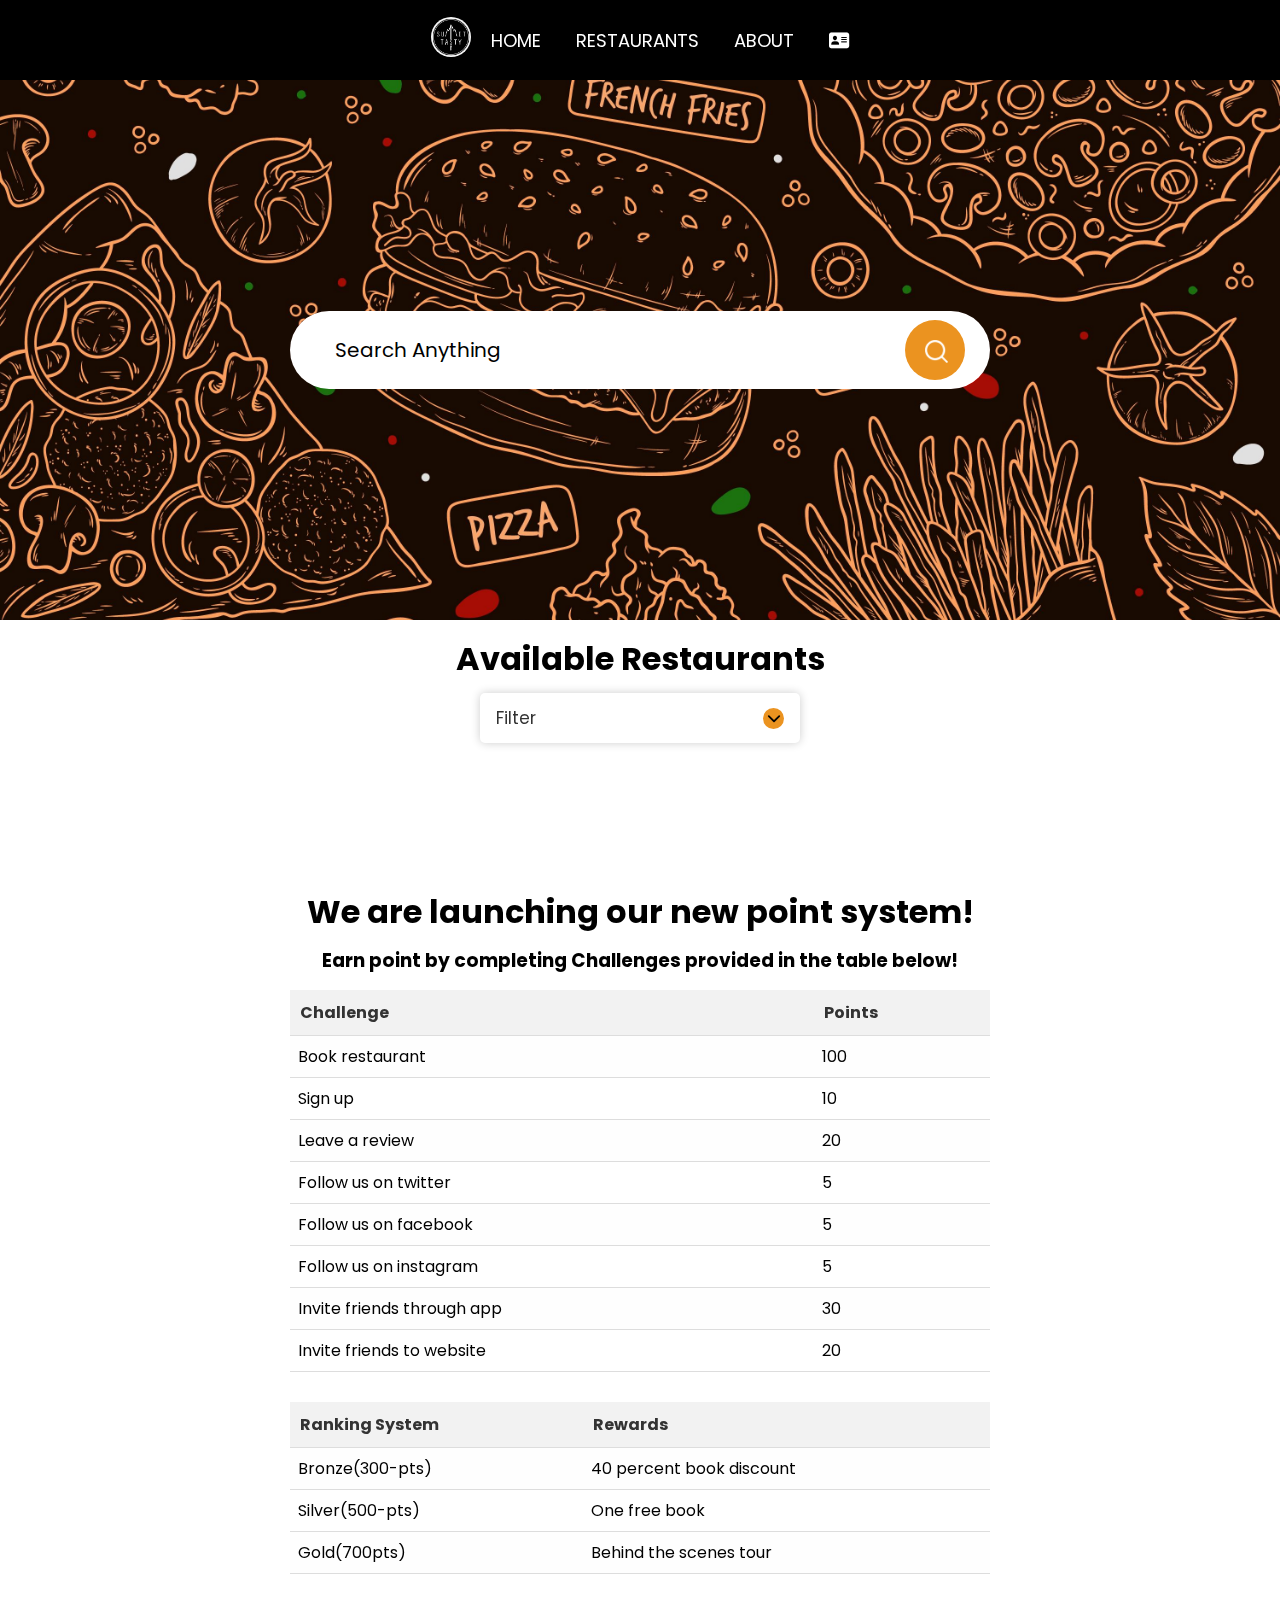
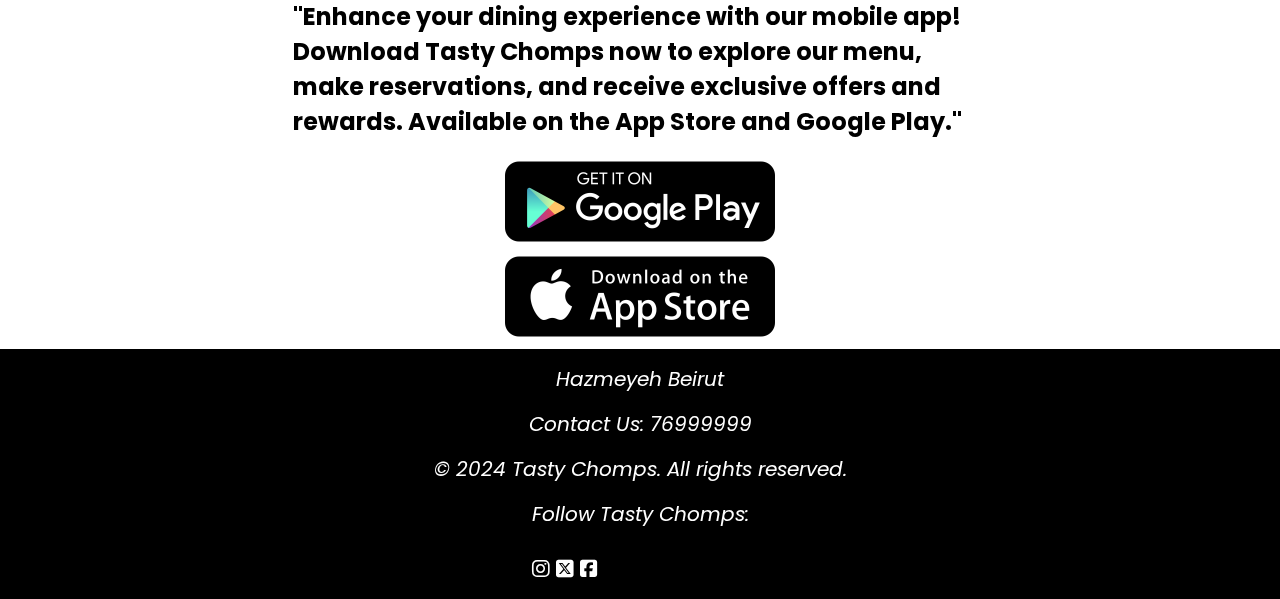
==== commit ef94dd21: "adding footer styles" ====
--- a/index.html
+++ b/index.html
@@ -182,7 +182,21 @@
       </h2>
       <img src="./assets/images/pngwing.com.png" />
     </section>
-    <footer></footer>
-    <script src="./scripts/index.js"></script>
+    <footer class="main-footer">
+      
+        <div>Hazmeyeh Beirut</div>
+        <div>Contact Us: 76999999</div>
+        <div><p>&copy; 2024 Tasty Chomps. All rights reserved.</p></div>
+      
+      <div class="follow-us">
+        <p>Follow Tasty Chomps:</p>
+        <div>
+          <i class="fa-brands fa-instagram"></i>
+          <i class="fa-brands fa-square-x-twitter"></i>
+          <i class="fa-brands fa-square-facebook"></i>
+        </div>
+      </div>
+    </footer>
+    <script src="/scripts/index.js"></script>
   </body>
 </html>
--- a/styling/index.css
+++ b/styling/index.css
@@ -368,3 +368,27 @@
   margin-left: 5px;
   margin-bottom: 10px;
 }
+
+.follow-us  {
+  display: flex;
+  flex-direction: column;
+  gap: 25px;
+}
+
+.follow-us p {
+  font-size: 20px;
+}
+
+.main-footer {
+display: flex;
+flex-direction: column;
+align-items: center;
+justify-content: space-evenly;
+background-color: rgb(0, 0, 0);
+font-style: italic;
+height: 250px;
+bottom: 0;
+width: 100%;
+color: white;
+font-size: 20px;
+}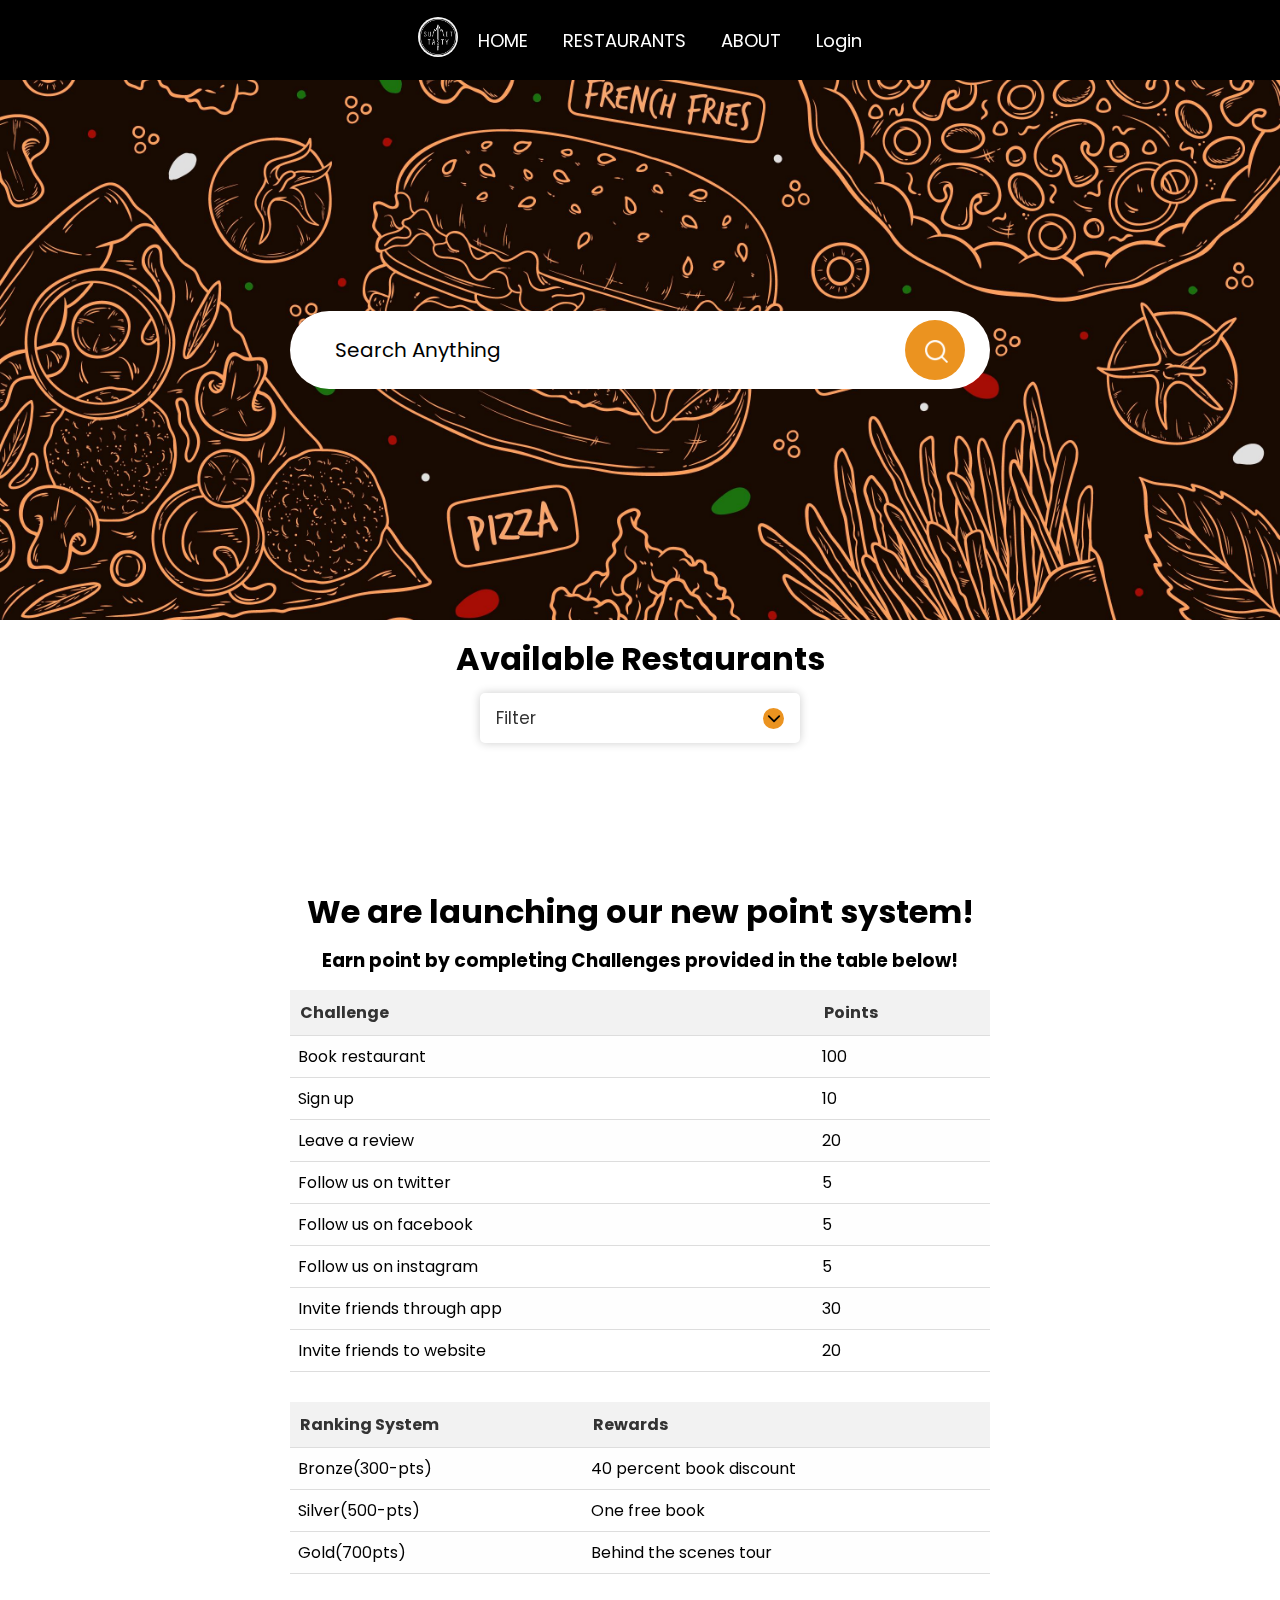
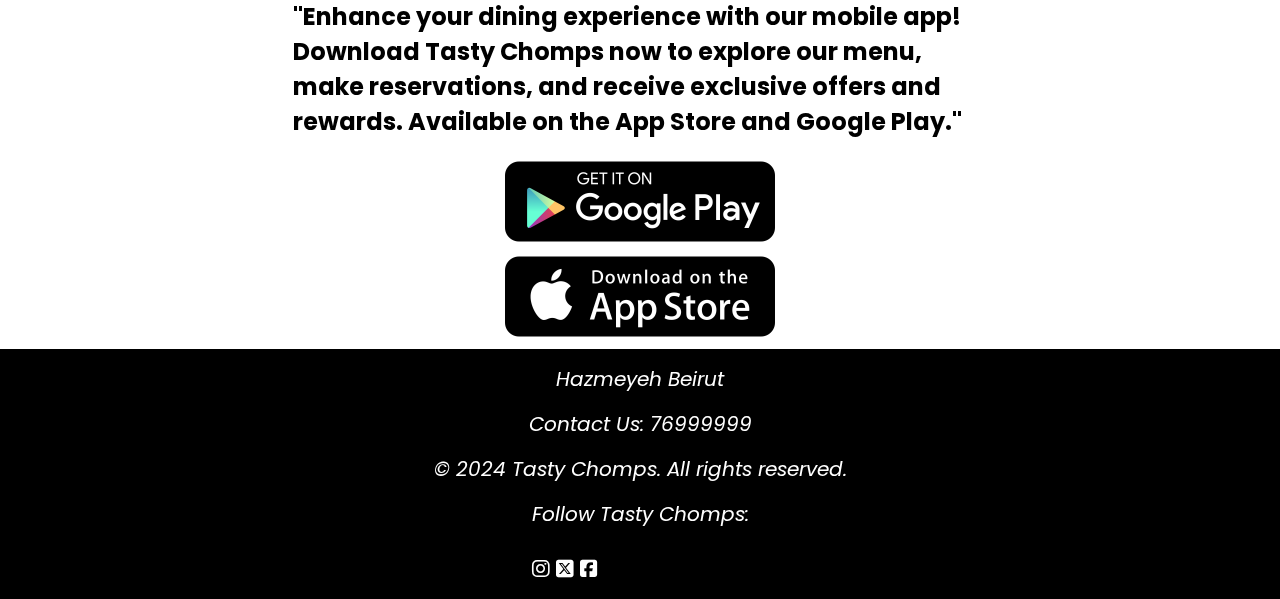
==== commit b3bf59c2: "Final cleaning" ====
--- a/index.html
+++ b/index.html
@@ -32,9 +32,10 @@
             <li>RESTAURANTS</li>
             <li>ABOUT</li>
             <li>
-              <a class="btn" href="#"
+              <a id="profile" class="btn" href="#"
                 ><i class="fa-solid fa-address-card"></i
               ></a>
+              <a id="unauth" href="./pages/login.html">Login</a>
             </li>
           </ul>
         </nav>
@@ -49,12 +50,16 @@
             name="search"
             id="search"
           />
-          <span type="submit"  class="center-flex">
+          <span type="submit" class="center-flex">
             <img class="search-bar-img" src="./assets/images/search.png" />
           </span>
         </div>
       </div>
-      <img class="hero-img" src="/assets/images/4452317.jpg" alt="Hero Image" />
+      <img
+        class="hero-img"
+        src="./assets/images/4452317.jpg"
+        alt="Hero Image"
+      />
     </div>
     <section class="restaurants">
       <h1 class="header-resto">Available Restaurants</h1>
@@ -183,11 +188,10 @@
       <img src="./assets/images/pngwing.com.png" />
     </section>
     <footer class="main-footer">
-      
-        <div>Hazmeyeh Beirut</div>
-        <div>Contact Us: 76999999</div>
-        <div><p>&copy; 2024 Tasty Chomps. All rights reserved.</p></div>
-      
+      <div>Hazmeyeh Beirut</div>
+      <div>Contact Us: 76999999</div>
+      <div><p>&copy; 2024 Tasty Chomps. All rights reserved.</p></div>
+
       <div class="follow-us">
         <p>Follow Tasty Chomps:</p>
         <div>
@@ -198,5 +202,6 @@
       </div>
     </footer>
     <script src="/scripts/index.js"></script>
+    <script src="./scripts/login.js"></script>
   </body>
 </html>
